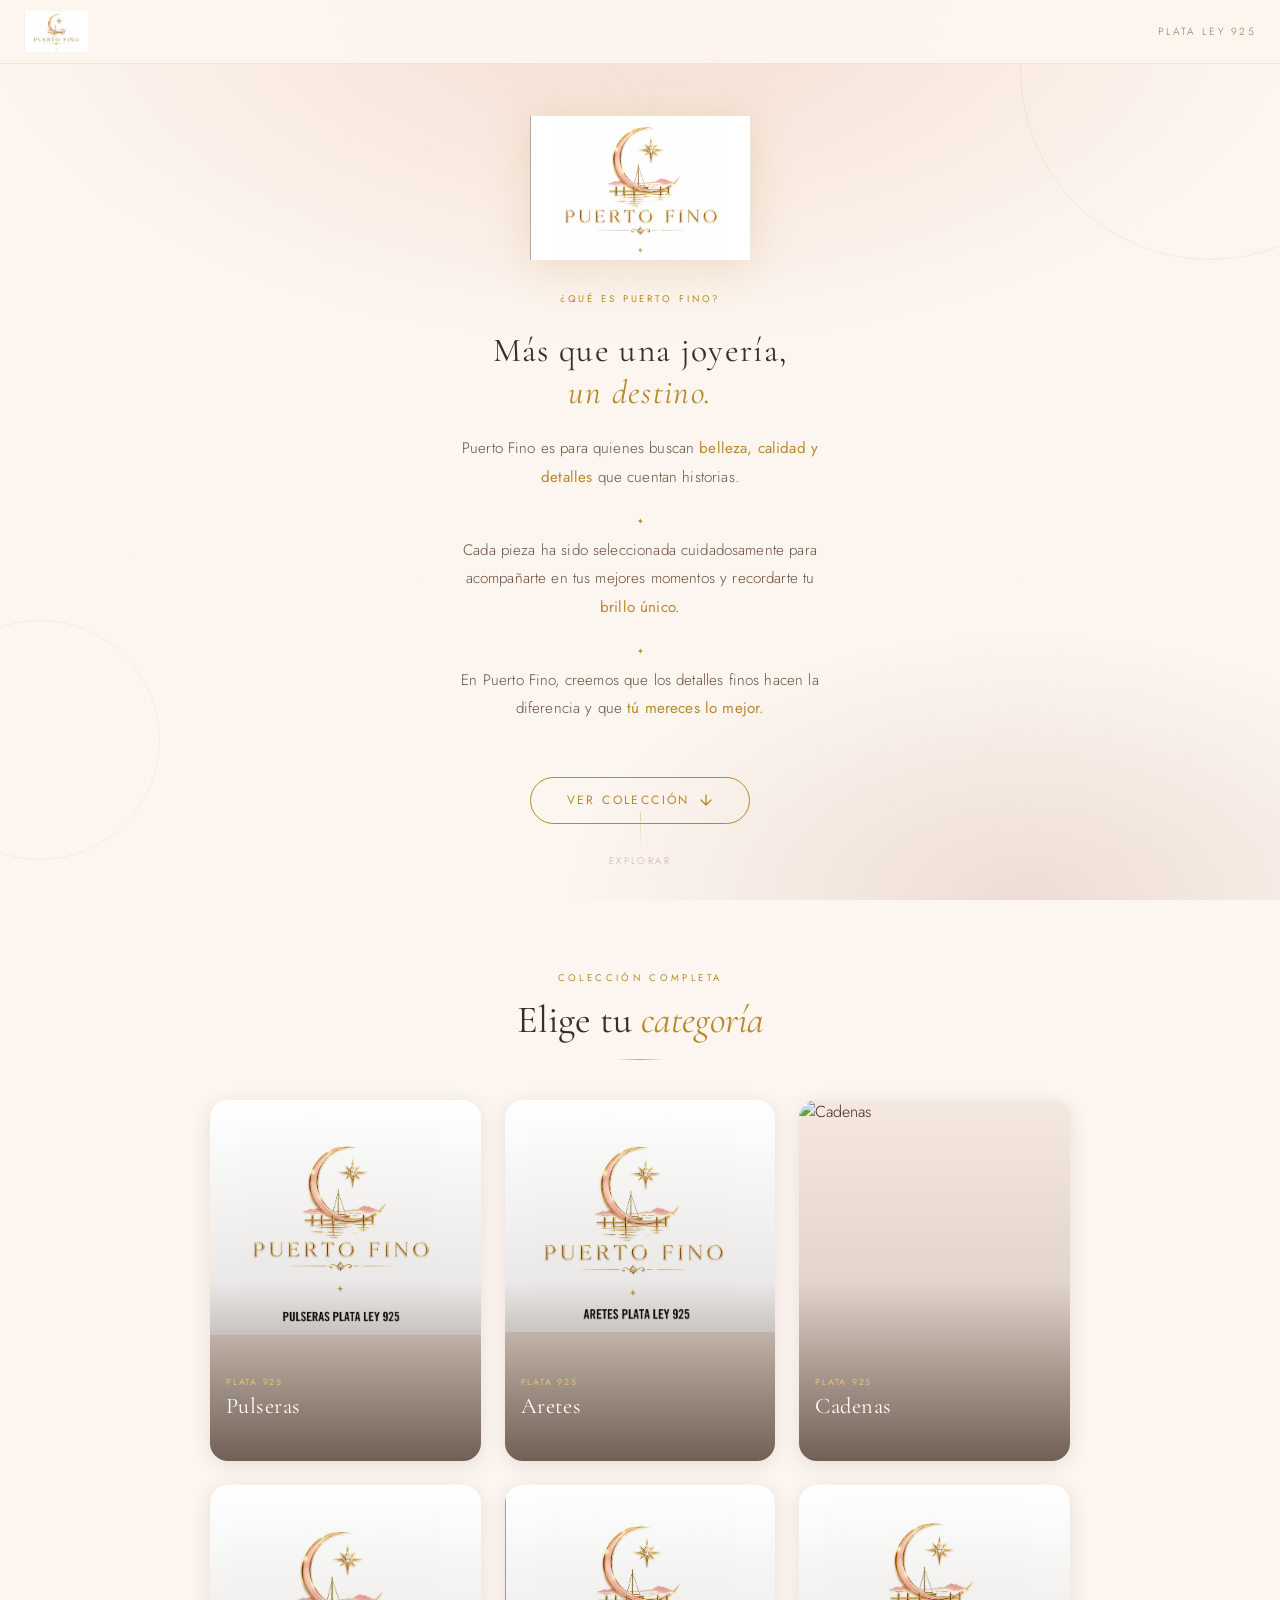
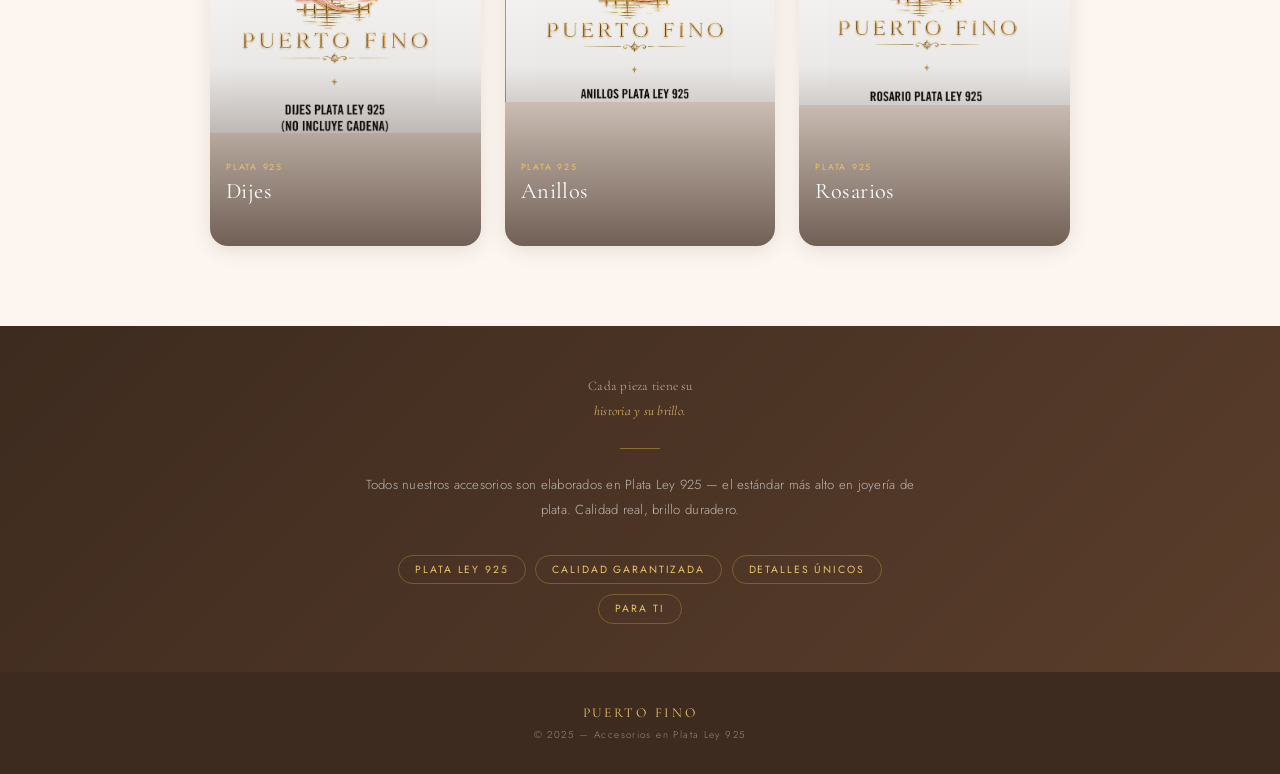
==== index.html @ 0fde7397 "primer commit - catalogo puerto fino" ====
<!DOCTYPE html>
<html lang="es">
<head>
  <meta charset="UTF-8" />
  <meta name="viewport" content="width=device-width, initial-scale=1.0" />
  <title>Puerto Fino — Plata Ley 925</title>
  <link rel="preconnect" href="https://fonts.googleapis.com" />
  <link rel="preconnect" href="https://fonts.gstatic.com" crossorigin />
  <link href="https://fonts.googleapis.com/css2?family=Cormorant+Garamond:ital,wght@0,300;0,400;0,600;1,300;1,400&family=Jost:wght@200;300;400;500&display=swap" rel="stylesheet" />
  <link rel="stylesheet" href="css/puerto.css" />
</head>
<body>

  <!-- ── NAVBAR ── -->
  <nav class="navbar" id="navbar">
    <a href="index.html" class="nav-logo">
      <img src="logo-y-foto/logo.png" alt="Puerto Fino"
           onerror="this.style.display='none'; this.nextElementSibling.style.display='block';" />
      <span class="nav-logo-text" style="display:none;">Puerto Fino</span>
    </a>
    <span class="nav-tagline">Plata Ley 925</span>
  </nav>

  <!-- ── HERO ── -->
  <section class="hero" id="hero">
    <div class="hero-deco hero-deco-1"></div>
    <div class="hero-deco hero-deco-2"></div>

    <!-- Logo grande en el hero -->
    <img
      class="hero-logo"
      src="logo-y-foto/logo.png"
      alt="Puerto Fino"
      onerror="this.style.display='none';"
    />

    <div class="hero-divider">
      <span>¿Qué es Puerto Fino?</span>
    </div>

    <h1 class="hero-title">
      Más que una joyería,<br>
      <em>un destino.</em>
    </h1>

    <p class="hero-desc">
      Puerto Fino es para quienes buscan
      <strong>belleza, calidad y detalles</strong>
      que cuentan historias.
    </p>

    <span class="hero-dot">✦</span>

    <p class="hero-desc">
      Cada pieza ha sido seleccionada cuidadosamente
      para acompañarte en tus mejores momentos y
      recordarte tu <strong>brillo único.</strong>
    </p>

    <span class="hero-dot">✦</span>

    <p class="hero-desc">
      En Puerto Fino, creemos que los detalles finos
      hacen la diferencia y que
      <strong>tú mereces lo mejor.</strong>
    </p>

    <a href="#categorias" class="hero-cta">
      <span>Ver colección</span>
      <svg width="14" height="14" viewBox="0 0 14 14" fill="none">
        <path d="M7 2v10M2 7l5 5 5-5" stroke="currentColor" stroke-width="1.3" stroke-linecap="round" stroke-linejoin="round"/>
      </svg>
    </a>

    <div class="scroll-hint" aria-hidden="true">
      <div class="scroll-hint-line"></div>
      <p>Explorar</p>
    </div>
  </section>

  <!-- ── CATEGORÍAS ── -->
  <section class="categories" id="categorias">
    <div class="section-header fade-up">
      <span class="section-label">Colección completa</span>
      <h2 class="section-title">Elige tu <em>categoría</em></h2>
      <div class="section-rule"></div>
    </div>

    <div class="cat-grid">

      <!-- PULSERAS -->
      <a href="pulseras.html" class="cat-card" style="animation-delay: 0.05s">
          <img src="pulseras/Pulseras.png" alt="Pulseras">
        <div class="cat-card-overlay">
          <span class="cat-card-badge">Plata 925</span>
          <span class="cat-card-name">Pulseras</span>
          <span class="cat-card-arrow">
            Ver todo
            <svg width="12" height="12" viewBox="0 0 12 12" fill="none"><path d="M2 6h8M6 2l4 4-4 4" stroke="currentColor" stroke-width="1.2" stroke-linecap="round" stroke-linejoin="round"/></svg>
          </span>
        </div>
      </a>

      <!-- ARETES -->
      <a href="aretes.html" class="cat-card" style="animation-delay: 0.12s">
          <img src="aretes-y-topos/ARETES.png" alt="Aretes-y-topos">
        <div class="cat-card-overlay">
          <span class="cat-card-badge">Plata 925</span>
          <span class="cat-card-name">Aretes</span>
          <span class="cat-card-arrow">Ver todo <svg width="12" height="12" viewBox="0 0 12 12" fill="none"><path d="M2 6h8M6 2l4 4-4 4" stroke="currentColor" stroke-width="1.2" stroke-linecap="round" stroke-linejoin="round"/></svg></span>
        </div>
      </a>

      <!-- CADENAS -->
      <a href="cadenas.html" class="cat-card" style="animation-delay: 0.19s">
          <img src="cadenas/CADENAS.png" alt="Cadenas">
        <div class="cat-card-overlay">
          <span class="cat-card-badge">Plata 925</span>
          <span class="cat-card-name">Cadenas</span>
          <span class="cat-card-arrow">Ver todo <svg width="12" height="12" viewBox="0 0 12 12" fill="none"><path d="M2 6h8M6 2l4 4-4 4" stroke="currentColor" stroke-width="1.2" stroke-linecap="round" stroke-linejoin="round"/></svg></span>
        </div>
      </a>

      <!-- DIJES -->
      <a href="dijes.html" class="cat-card" style="animation-delay: 0.26s">
          <img src="dijes/DIJESS.png" alt="Dijes">
        <div class="cat-card-overlay">
          <span class="cat-card-badge">Plata 925</span>
          <span class="cat-card-name">Dijes</span>
          <span class="cat-card-arrow">Ver todo <svg width="12" height="12" viewBox="0 0 12 12" fill="none"><path d="M2 6h8M6 2l4 4-4 4" stroke="currentColor" stroke-width="1.2" stroke-linecap="round" stroke-linejoin="round"/></svg></span>
        </div>
      </a>

      <!-- ANILLOS -->
      <a href="anillos.html" class="cat-card" style="animation-delay: 0.33s">
        <img src="anillos/ANILLOS.png" alt="Anillos">
        <div class="cat-card-overlay">
          <span class="cat-card-badge">Plata 925</span>
          <span class="cat-card-name">Anillos</span>
          <span class="cat-card-arrow">Ver todo <svg width="12" height="12" viewBox="0 0 12 12" fill="none"><path d="M2 6h8M6 2l4 4-4 4" stroke="currentColor" stroke-width="1.2" stroke-linecap="round" stroke-linejoin="round"/></svg></span>
        </div>
      </a>

      <!-- ROSARIOS -->
      <a href="rosarios.html" class="cat-card" style="animation-delay: 0.40s">
        <img src="rosario/Rosario.png" alt="Rosarios">
        <div class="cat-card-overlay">
          <span class="cat-card-badge">Plata 925</span>
          <span class="cat-card-name">Rosarios</span>
          <span class="cat-card-arrow">Ver todo <svg width="12" height="12" viewBox="0 0 12 12" fill="none"><path d="M2 6h8M6 2l4 4-4 4" stroke="currentColor" stroke-width="1.2" stroke-linecap="round" stroke-linejoin="round"/></svg></span>
        </div>
      </a>

    </div>
  </section>

  <!-- ── BRAND STRIP ── -->
  <div class="brand-strip">
    <div class="brand-strip-inner fade-up">
      <p class="brand-strip-title">
        Cada pieza tiene su<br><em>historia y su brillo.</em>
      </p>
      <div class="brand-strip-divider"></div>
      <p>
        Todos nuestros accesorios son elaborados en
        Plata Ley 925 — el estándar más alto en joyería de plata.
        Calidad real, brillo duradero.
      </p>
      <div class="brand-strip-pills">
        <span class="pill">Plata Ley 925</span>
        <span class="pill">Calidad garantizada</span>
        <span class="pill">Detalles únicos</span>
        <span class="pill">Para ti</span>
      </div>
    </div>
  </div>

  <!-- ── FOOTER ── -->
  <footer>
    <strong>Puerto Fino</strong>
    <p class="footer-sub">© 2025 — Accesorios en Plata Ley 925</p>
  </footer>

  <!-- ── BACK TO TOP ── -->
  <button class="back-top" id="backTop" aria-label="Volver arriba">
    <svg width="16" height="16" viewBox="0 0 16 16" fill="none">
      <path d="M8 13V3M3 8l5-5 5 5" stroke="currentColor" stroke-width="1.5" stroke-linecap="round" stroke-linejoin="round"/>
    </svg>
  </button>

    <script src="js/puerto.js"></script>
</body>
</html>
---- css/puerto.css ----
/* ───────────────────────────────
       TOKENS
    ─────────────────────────────── */
    :root {
      --cream:      #fdf6f0;
      --cream-dark: #f5e8df;
      --rose:       #e8c4b0;
      --rose-light: #f5ddd1;
      --gold:       #b8892a;
      --gold-light: #d4a843;
      --gold-shine: #e8c56a;
      --brown:      #3d2b1f;
      --brown-mid:  #6b4c38;
      --brown-light:#9a7060;
      --white:      #ffffff;
      --shadow:     rgba(61,43,31,0.12);

      --font-display: 'Cormorant Garamond', Georgia, serif;
      --font-body:    'Jost', sans-serif;

      --radius-card: 18px;
      --transition:  0.35s cubic-bezier(0.4, 0, 0.2, 1);
    }

    /* ───────────────────────────────
       RESET & BASE
    ─────────────────────────────── */
    *, *::before, *::after { box-sizing: border-box; margin: 0; padding: 0; }

    html { scroll-behavior: smooth; font-size: 16px; }

    body {
      background: var(--cream);
      color: var(--brown);
      font-family: var(--font-body);
      font-weight: 300;
      -webkit-font-smoothing: antialiased;
      overflow-x: hidden;
    }

    img { display: block; max-width: 100%; }
    a   { text-decoration: none; color: inherit; }

    /* ───────────────────────────────
       NAVBAR
    ─────────────────────────────── */
    .navbar {
      position: fixed;
      top: 0; left: 0; right: 0;
      z-index: 100;
      display: flex;
      align-items: center;
      justify-content: space-between;
      padding: 0 1.5rem;
      height: 64px;
      background: rgba(253,246,240,0.88);
      backdrop-filter: blur(14px);
      -webkit-backdrop-filter: blur(14px);
      border-bottom: 1px solid rgba(184,137,42,0.15);
      transition: box-shadow var(--transition);
    }
    .navbar.scrolled { box-shadow: 0 4px 24px var(--shadow); }

    .nav-logo {
      display: flex;
      align-items: center;
      gap: 0.55rem;
    }
    .nav-logo img {
      height: 42px;
      width: auto;
      object-fit: contain;
    }
    /* fallback text if logo image not loaded */
    .nav-logo-text {
      font-family: var(--font-display);
      font-size: 1.25rem;
      font-weight: 600;
      letter-spacing: 0.18em;
      color: var(--gold);
      text-transform: uppercase;
    }

    .nav-tagline {
      font-size: 0.65rem;
      letter-spacing: 0.22em;
      color: var(--brown-light);
      text-transform: uppercase;
      display: none;
    }
    @media (min-width: 480px) { .nav-tagline { display: block; } }

    /* ───────────────────────────────
       HERO
    ─────────────────────────────── */
    .hero {
      min-height: 100svh;
      display: flex;
      flex-direction: column;
      align-items: center;
      justify-content: center;
      text-align: center;
      padding: 100px 1.5rem 60px;
      position: relative;
      overflow: hidden;
      background:
        radial-gradient(ellipse 80% 60% at 50% 0%, #f5ddd1 0%, transparent 65%),
        radial-gradient(ellipse 60% 50% at 80% 100%, #edddd4 0%, transparent 60%),
        var(--cream);
    }

    /* subtle grain texture */
    .hero::before {
      content: '';
      position: absolute;
      inset: 0;
      background-image: url("data:image/svg+xml,%3Csvg xmlns='http://www.w3.org/2000/svg' width='300' height='300'%3E%3Cfilter id='n'%3E%3CfeTurbulence type='fractalNoise' baseFrequency='0.75' numOctaves='4' stitchTiles='stitch'/%3E%3CfeColorMatrix type='saturate' values='0'/%3E%3C/filter%3E%3Crect width='300' height='300' filter='url(%23n)' opacity='0.035'/%3E%3C/svg%3E");
      pointer-events: none;
      opacity: 0.6;
    }

    /* decorative gold circles */
    .hero-deco {
      position: absolute;
      border-radius: 50%;
      pointer-events: none;
    }
    .hero-deco-1 {
      width: 380px; height: 380px;
      top: -120px; right: -120px;
      border: 1px solid rgba(184,137,42,0.12);
    }
    .hero-deco-2 {
      width: 240px; height: 240px;
      bottom: 40px; left: -80px;
      border: 1px solid rgba(184,137,42,0.1);
    }

    .hero-logo {
      width: min(220px, 55vw);
      margin-bottom: 2rem;
      filter: drop-shadow(0 4px 20px rgba(184,137,42,0.2));
      animation: floatLogo 6s ease-in-out infinite;
    }
    @keyframes floatLogo {
      0%, 100% { transform: translateY(0); }
      50%       { transform: translateY(-8px); }
    }

    .hero-divider {
      display: flex;
      align-items: center;
      gap: 0.75rem;
      margin-bottom: 1.5rem;
    }
    .hero-divider span { font-size: 0.6rem; color: var(--gold); letter-spacing: 0.3em; text-transform: uppercase; font-family: var(--font-body); font-weight: 400; }
    .hero-divider::before, .hero-divider::after {
      content: '';
      flex: 1;
      height: 1px;
      background: linear-gradient(90deg, transparent, var(--gold-light), transparent);
      max-width: 80px;
    }

    .hero-title {
      font-family: var(--font-display);
      font-size: clamp(1.4rem, 5vw, 2.1rem);
      font-weight: 400;
      letter-spacing: 0.04em;
      color: var(--brown);
      line-height: 1.25;
      margin-bottom: 1.25rem;
    }
    .hero-title em { font-style: italic; color: var(--gold); }

    .hero-desc {
      font-size: clamp(0.85rem, 2.5vw, 0.95rem);
      color: var(--brown-mid);
      line-height: 1.85;
      max-width: 380px;
      margin: 0 auto 0.9rem;
      letter-spacing: 0.01em;
    }
    .hero-desc strong { color: var(--gold); font-weight: 400; }

    .hero-dot {
      color: var(--gold);
      font-size: 0.5rem;
      margin: 0.6rem 0;
      display: block;
    }

    .hero-cta {
      display: inline-flex;
      align-items: center;
      gap: 0.6rem;
      margin-top: 2.5rem;
      padding: 0.85rem 2.2rem;
      border: 1px solid var(--gold);
      border-radius: 50px;
      font-family: var(--font-body);
      font-size: 0.75rem;
      font-weight: 400;
      letter-spacing: 0.2em;
      text-transform: uppercase;
      color: var(--gold);
      background: transparent;
      cursor: pointer;
      transition: background var(--transition), color var(--transition);
      position: relative;
      overflow: hidden;
    }
    .hero-cta::before {
      content: '';
      position: absolute;
      inset: 0;
      background: var(--gold);
      transform: scaleX(0);
      transform-origin: left;
      transition: transform var(--transition);
      border-radius: 50px;
    }
    .hero-cta:hover::before { transform: scaleX(1); }
    .hero-cta:hover { color: var(--white); }
    .hero-cta span { position: relative; z-index: 1; }
    .hero-cta svg  { position: relative; z-index: 1; }

    /* scroll indicator */
    .scroll-hint {
      position: absolute;
      bottom: 2rem;
      left: 50%;
      transform: translateX(-50%);
      display: flex;
      flex-direction: column;
      align-items: center;
      gap: 0.4rem;
      opacity: 0.5;
      animation: fadeInHint 2s 1.5s forwards;
      opacity: 0;
    }
    @keyframes fadeInHint {
      to { opacity: 0.5; }
    }
    .scroll-hint p { font-size: 0.6rem; letter-spacing: 0.25em; text-transform: uppercase; color: var(--brown-light); }
    .scroll-hint-line {
      width: 1px;
      height: 36px;
      background: linear-gradient(to bottom, var(--gold-light), transparent);
      animation: scrollLine 1.8s ease-in-out infinite;
    }
    @keyframes scrollLine {
      0%   { transform: scaleY(0); transform-origin: top; }
      50%  { transform: scaleY(1); transform-origin: top; }
      51%  { transform: scaleY(1); transform-origin: bottom; }
      100% { transform: scaleY(0); transform-origin: bottom; }
    }

    /* ───────────────────────────────
       SECTION HEADER
    ─────────────────────────────── */
    .section-header {
      text-align: center;
      margin-bottom: 2.5rem;
    }
    .section-label {
      display: inline-block;
      font-size: 0.6rem;
      letter-spacing: 0.35em;
      text-transform: uppercase;
      color: var(--gold);
      font-family: var(--font-body);
      font-weight: 400;
      margin-bottom: 0.75rem;
    }
    .section-title {
      font-family: var(--font-display);
      font-size: clamp(1.6rem, 5vw, 2.4rem);
      font-weight: 400;
      color: var(--brown);
      line-height: 1.2;
    }
    .section-title em { font-style: italic; color: var(--gold); }
    .section-rule {
      width: 48px;
      height: 1px;
      background: linear-gradient(90deg, transparent, var(--gold-light), transparent);
      margin: 1rem auto 0;
    }

    /* ───────────────────────────────
       CATEGORIES SECTION
    ─────────────────────────────── */
    .categories {
      padding: 4rem 1.25rem 5rem;
      max-width: 900px;
      margin: 0 auto;
    }

    .cat-grid {
      display: grid;
      grid-template-columns: repeat(2, 1fr);
      gap: 1rem;
    }
    @media (min-width: 600px) {
      .cat-grid { grid-template-columns: repeat(3, 1fr); gap: 1.25rem; }
    }
    @media (min-width: 900px) {
      .cat-grid { gap: 1.5rem; }
    }

    .cat-card {
      position: relative;
      border-radius: var(--radius-card);
      overflow: hidden;
      aspect-ratio: 3/4;
      cursor: pointer;
      background: var(--cream-dark);
      box-shadow: 0 4px 20px var(--shadow);
      transition: transform var(--transition), box-shadow var(--transition);
      text-decoration: none;
      display: block;

      /* reveal animation */
      opacity: 0;
      transform: translateY(30px);
    }
    .cat-card.visible {
      animation: revealCard 0.6s cubic-bezier(0.4,0,0.2,1) forwards;
    }
    @keyframes revealCard {
      to { opacity: 1; transform: translateY(0); }
    }

    .cat-card:hover {
      transform: translateY(-6px);
      box-shadow: 0 12px 40px rgba(61,43,31,0.2);
    }

    .cat-card-img {
      width: 100%;
      height: 100%;
      object-fit: contain;
      padding: 1.5rem;
      background: linear-gradient(145deg, var(--cream-dark), var(--rose-light));
      transition: transform 0.5s cubic-bezier(0.4,0,0.2,1);}
    
    .cat-card:hover .cat-card-img {
      transform: scale(1.06);
    }

    /* placeholder if no image */
    .cat-card-placeholder {
      width: 100%;
      height: 100%;
      display: flex;
      align-items: center;
      justify-content: center;
      background: linear-gradient(145deg, var(--cream-dark), var(--rose-light));
    }
    .cat-card-placeholder svg {
      opacity: 0.25;
    }

    .cat-card-overlay {
      position: absolute;
      inset: 0;
      background: linear-gradient(to top, rgba(61,43,31,0.72) 0%, rgba(61,43,31,0.1) 50%, transparent 100%);
      display: flex;
      flex-direction: column;
      justify-content: flex-end;
      padding: 1.25rem 1rem;
      transition: background var(--transition);
    }
    .cat-card:hover .cat-card-overlay {
      background: linear-gradient(to top, rgba(61,43,31,0.82) 0%, rgba(61,43,31,0.25) 60%, transparent 100%);
    }

    .cat-card-badge {
      display: inline-block;
      font-size: 0.55rem;
      letter-spacing: 0.2em;
      text-transform: uppercase;
      color: var(--gold-shine);
      font-family: var(--font-body);
      font-weight: 400;
      margin-bottom: 0.3rem;
    }

    .cat-card-name {
      font-family: var(--font-display);
      font-size: clamp(1.1rem, 3.5vw, 1.4rem);
      font-weight: 400;
      color: var(--white);
      line-height: 1.15;
      letter-spacing: 0.02em;
    }

    .cat-card-arrow {
      display: inline-flex;
      align-items: center;
      gap: 0.3rem;
      margin-top: 0.5rem;
      font-size: 0.6rem;
      letter-spacing: 0.2em;
      text-transform: uppercase;
      color: var(--gold-shine);
      font-family: var(--font-body);
      opacity: 0;
      transform: translateY(6px);
      transition: opacity var(--transition), transform var(--transition);
    }
    .cat-card:hover .cat-card-arrow {
      opacity: 1;
      transform: translateY(0);
    }

    /* golden border shimmer on hover */
    .cat-card::after {
      content: '';
      position: absolute;
      inset: 0;
      border-radius: var(--radius-card);
      border: 1.5px solid transparent;
      background: linear-gradient(135deg, rgba(212,168,67,0.6), transparent 50%, rgba(212,168,67,0.3)) border-box;
      -webkit-mask: linear-gradient(#fff 0 0) padding-box, linear-gradient(#fff 0 0);
      -webkit-mask-composite: destination-out;
      mask-composite: exclude;
      opacity: 0;
      transition: opacity var(--transition);
      pointer-events: none;
    }
    .cat-card:hover::after { opacity: 1; }

    /* ───────────────────────────────
       BRAND STRIP
    ─────────────────────────────── */
    .brand-strip {
      background: linear-gradient(135deg, var(--brown) 0%, #5a3d2b 100%);
      color: var(--white);
      padding: 3rem 1.5rem;
      text-align: center;
    }
    .brand-strip-inner { max-width: 560px; margin: 0 auto; }
    .brand-strip-title {
      font-family: var(--font-display);
      font-size: clamp(1.3rem, 4vw, 1.9rem);
      font-weight: 300;
      letter-spacing: 0.04em;
      margin-bottom: 1rem;
      line-height: 1.35;
    }
    .brand-strip-title em { font-style: italic; color: var(--gold-shine); }
    .brand-strip p {
      font-size: 0.82rem;
      line-height: 1.9;
      color: rgba(255,255,255,0.65);
      letter-spacing: 0.02em;
    }
    .brand-strip-divider {
      width: 40px;
      height: 1px;
      background: var(--gold-light);
      margin: 1.5rem auto;
      opacity: 0.5;
    }
    .brand-strip-pills {
      display: flex;
      flex-wrap: wrap;
      gap: 0.6rem;
      justify-content: center;
      margin-top: 2rem;
    }
    .pill {
      padding: 0.4rem 1rem;
      border: 1px solid rgba(212,168,67,0.35);
      border-radius: 50px;
      font-size: 0.65rem;
      letter-spacing: 0.18em;
      text-transform: uppercase;
      color: var(--gold-shine);
      font-family: var(--font-body);
      font-weight: 400;
    }

    /* ───────────────────────────────
       FOOTER
    ─────────────────────────────── */
    footer {
      background: var(--brown);
      color: rgba(255,255,255,0.45);
      text-align: center;
      padding: 2rem 1.5rem;
      font-size: 0.72rem;
      letter-spacing: 0.12em;
    }
    footer strong {
      color: var(--gold-shine);
      font-weight: 400;
      letter-spacing: 0.2em;
      text-transform: uppercase;
      font-family: var(--font-display);
      font-size: 0.85rem;
    }
    footer .footer-sub {
      margin-top: 0.4rem;
      font-size: 0.62rem;
    }

    /* ───────────────────────────────
       BACK TO TOP
    ─────────────────────────────── */
    .back-top {
      position: fixed;
      bottom: 1.5rem;
      right: 1.5rem;
      width: 46px;
      height: 46px;
      border-radius: 50%;
      background: var(--brown);
      border: 1px solid rgba(212,168,67,0.4);
      color: var(--gold-shine);
      display: flex;
      align-items: center;
      justify-content: center;
      cursor: pointer;
      z-index: 90;
      opacity: 0;
      pointer-events: none;
      transform: translateY(12px);
      transition: opacity var(--transition), transform var(--transition), background var(--transition);
      box-shadow: 0 4px 20px rgba(0,0,0,0.25);
    }
    .back-top.show {
      opacity: 1;
      pointer-events: all;
      transform: translateY(0);
    }
    .back-top:hover { background: var(--gold); color: var(--white); }

    /* ───────────────────────────────
       ENTRY ANIMATIONS
    ─────────────────────────────── */
    .fade-up {
      opacity: 0;
      transform: translateY(24px);
      transition: opacity 0.7s ease, transform 0.7s ease;
    }
    .fade-up.visible {
      opacity: 1;
      transform: translateY(0);
    }
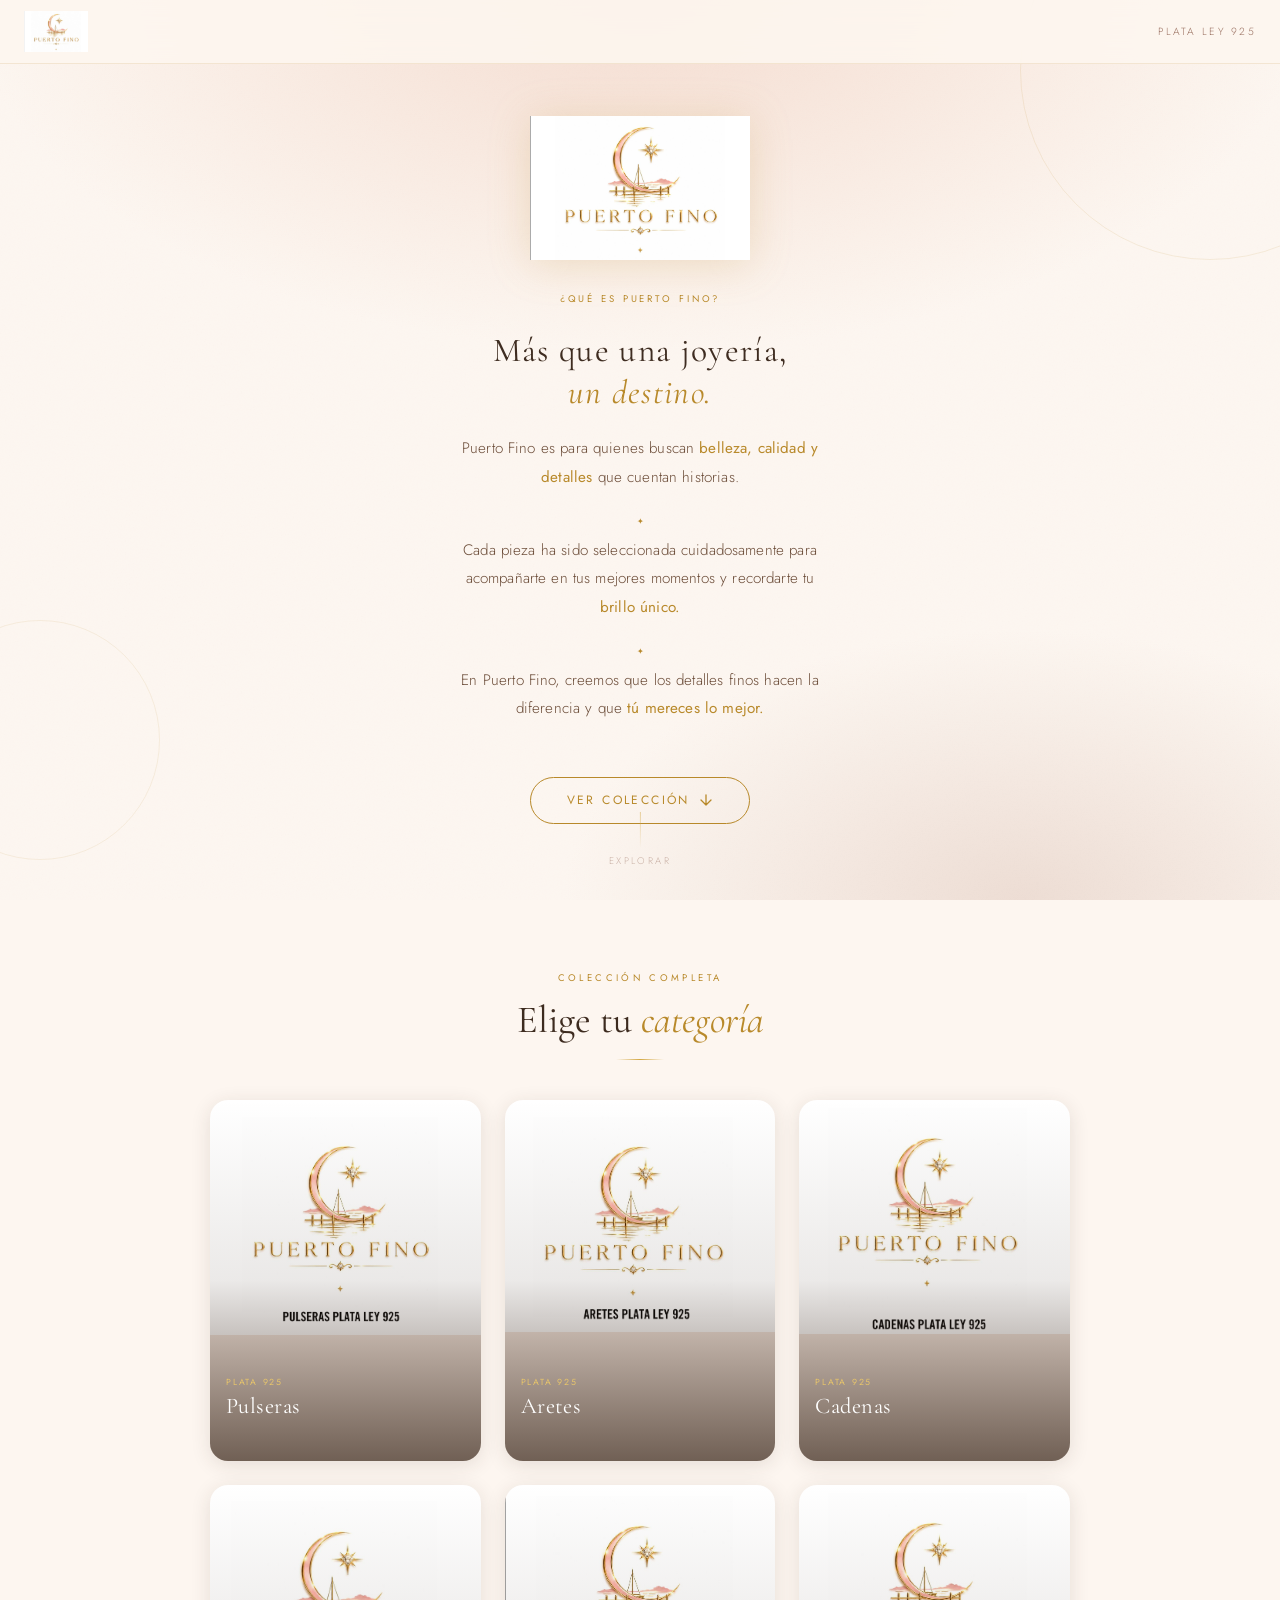
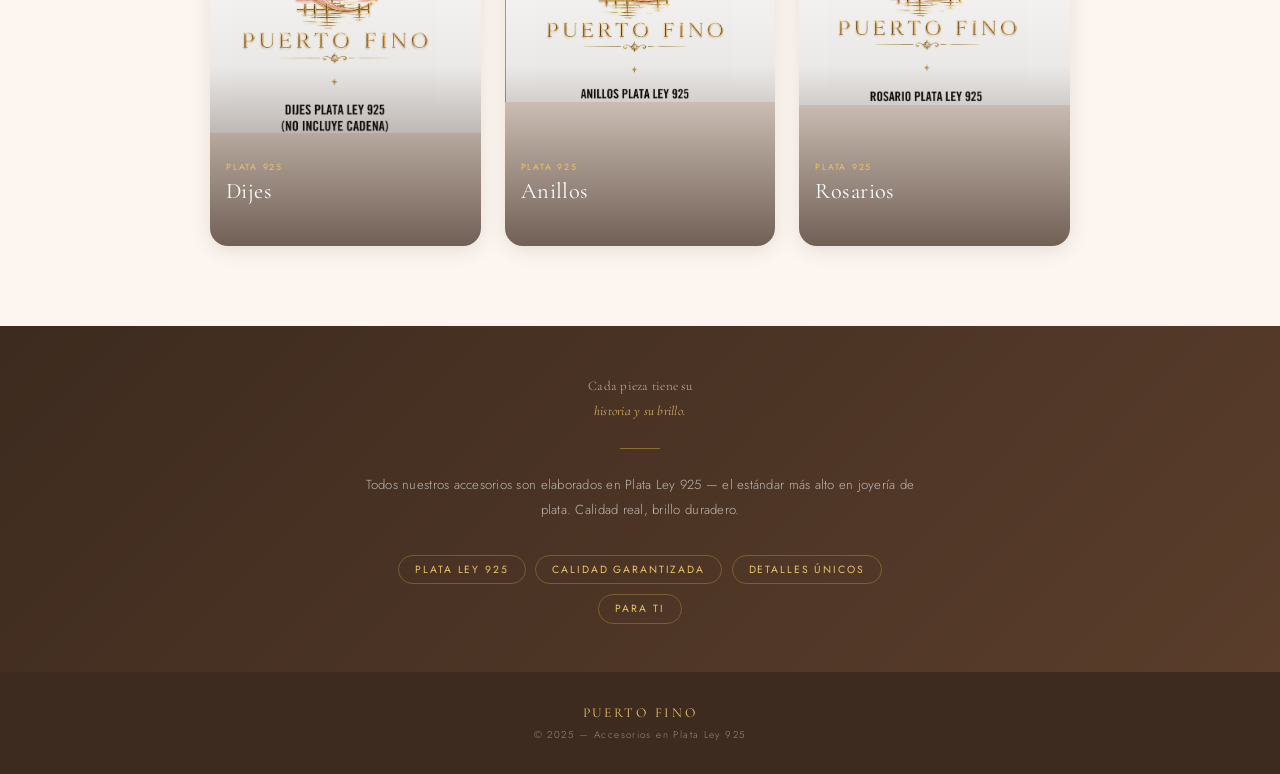
==== commit ffc41bfa: "descripcion del cambio" ====
--- a/index.html
+++ b/index.html
@@ -114,7 +114,7 @@
 
       <!-- CADENAS -->
       <a href="cadenas.html" class="cat-card" style="animation-delay: 0.19s">
-          <img src="cadenas/CADENAS.png" alt="Cadenas">
+          <img src="cadenas/Cadenas.png" alt="Cadenas">
         <div class="cat-card-overlay">
           <span class="cat-card-badge">Plata 925</span>
           <span class="cat-card-name">Cadenas</span>
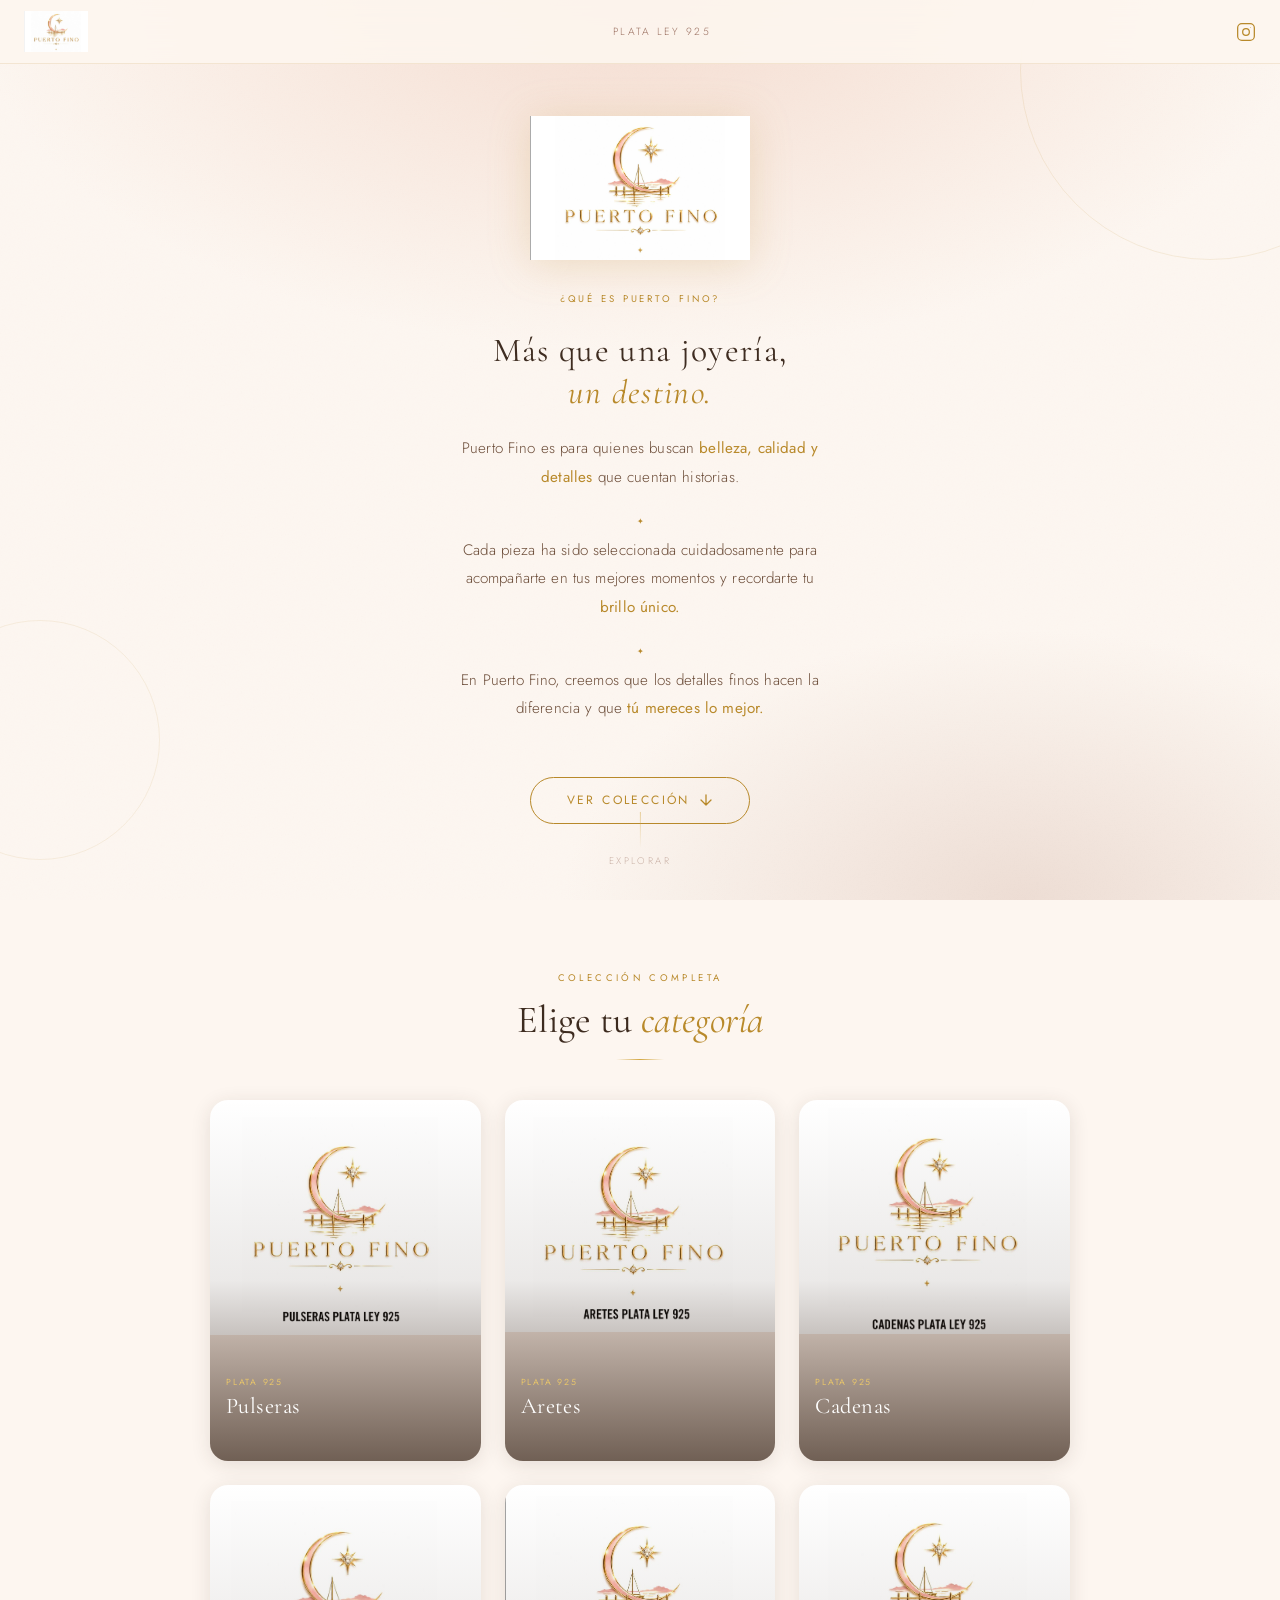
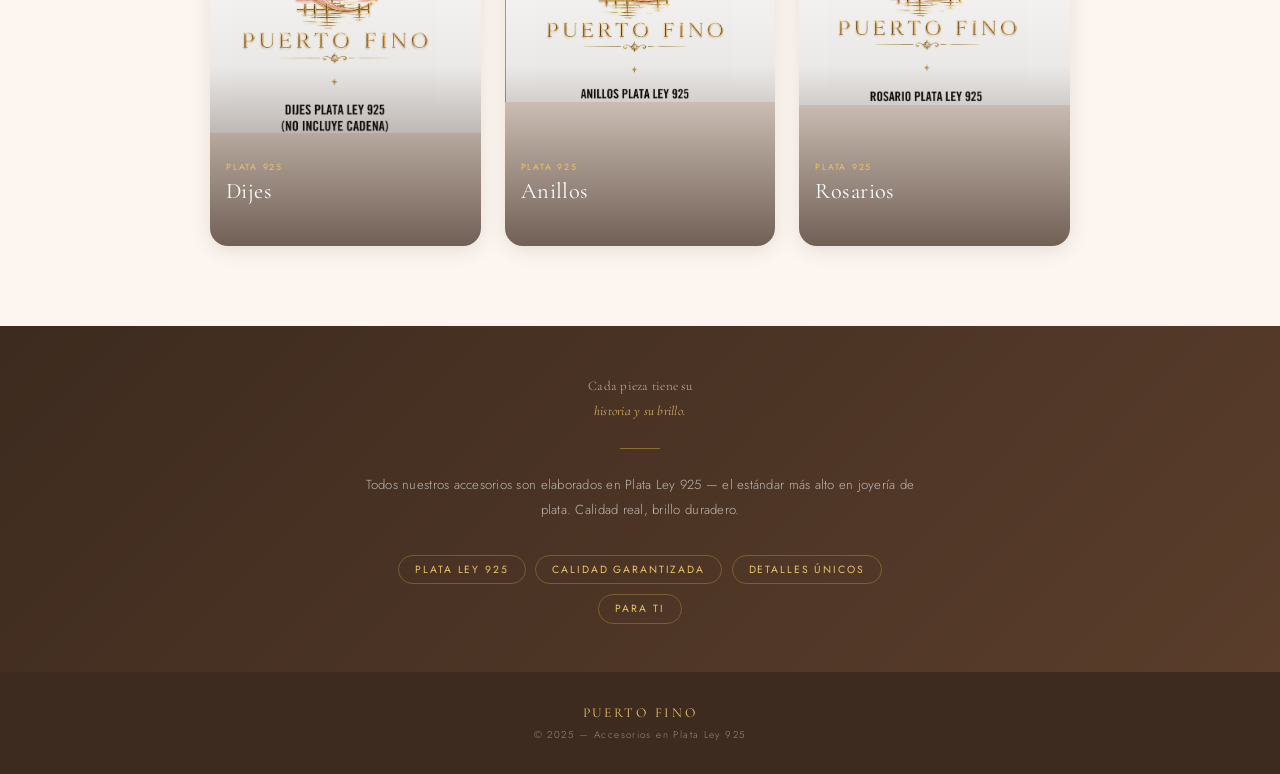
==== commit c23718f5: "instagram solo en navbar" ====
--- a/index.html
+++ b/index.html
@@ -20,6 +20,13 @@
       <span class="nav-logo-text" style="display:none;">Puerto Fino</span>
     </a>
     <span class="nav-tagline">Plata Ley 925</span>
+    <a href="https://www.instagram.com/puertofino.med?igsh=d2FhbTljdTZqNzA2" target="_blank" class="nav-ig">
+      <svg width="20" height="20" viewBox="0 0 24 24" fill="none" stroke="currentColor" stroke-width="1.5" stroke-linecap="round" stroke-linejoin="round">
+        <rect x="2" y="2" width="20" height="20" rx="5" ry="5"/>
+        <circle cx="12" cy="12" r="4"/>
+        <circle cx="17.5" cy="6.5" r="0.5" fill="currentColor" stroke="none"/>
+      </svg>
+    </a>
   </nav>
 
   <!-- ── HERO ── -->
@@ -180,6 +187,7 @@
   <footer>
     <strong>Puerto Fino</strong>
     <p class="footer-sub">© 2025 — Accesorios en Plata Ley 925</p>
+    
   </footer>
 
   <!-- ── BACK TO TOP ── -->
--- a/css/puerto.css
+++ b/css/puerto.css
@@ -550,3 +550,11 @@
       opacity: 1;
       transform: translateY(0);
     }
+    /*logo ig*/
+    .nav-ig {
+  color: var(--gold);
+  display: flex;
+  align-items: center;
+  transition: opacity 0.3s;
+   }
+   .nav-ig:hover { opacity: 0.6; }
